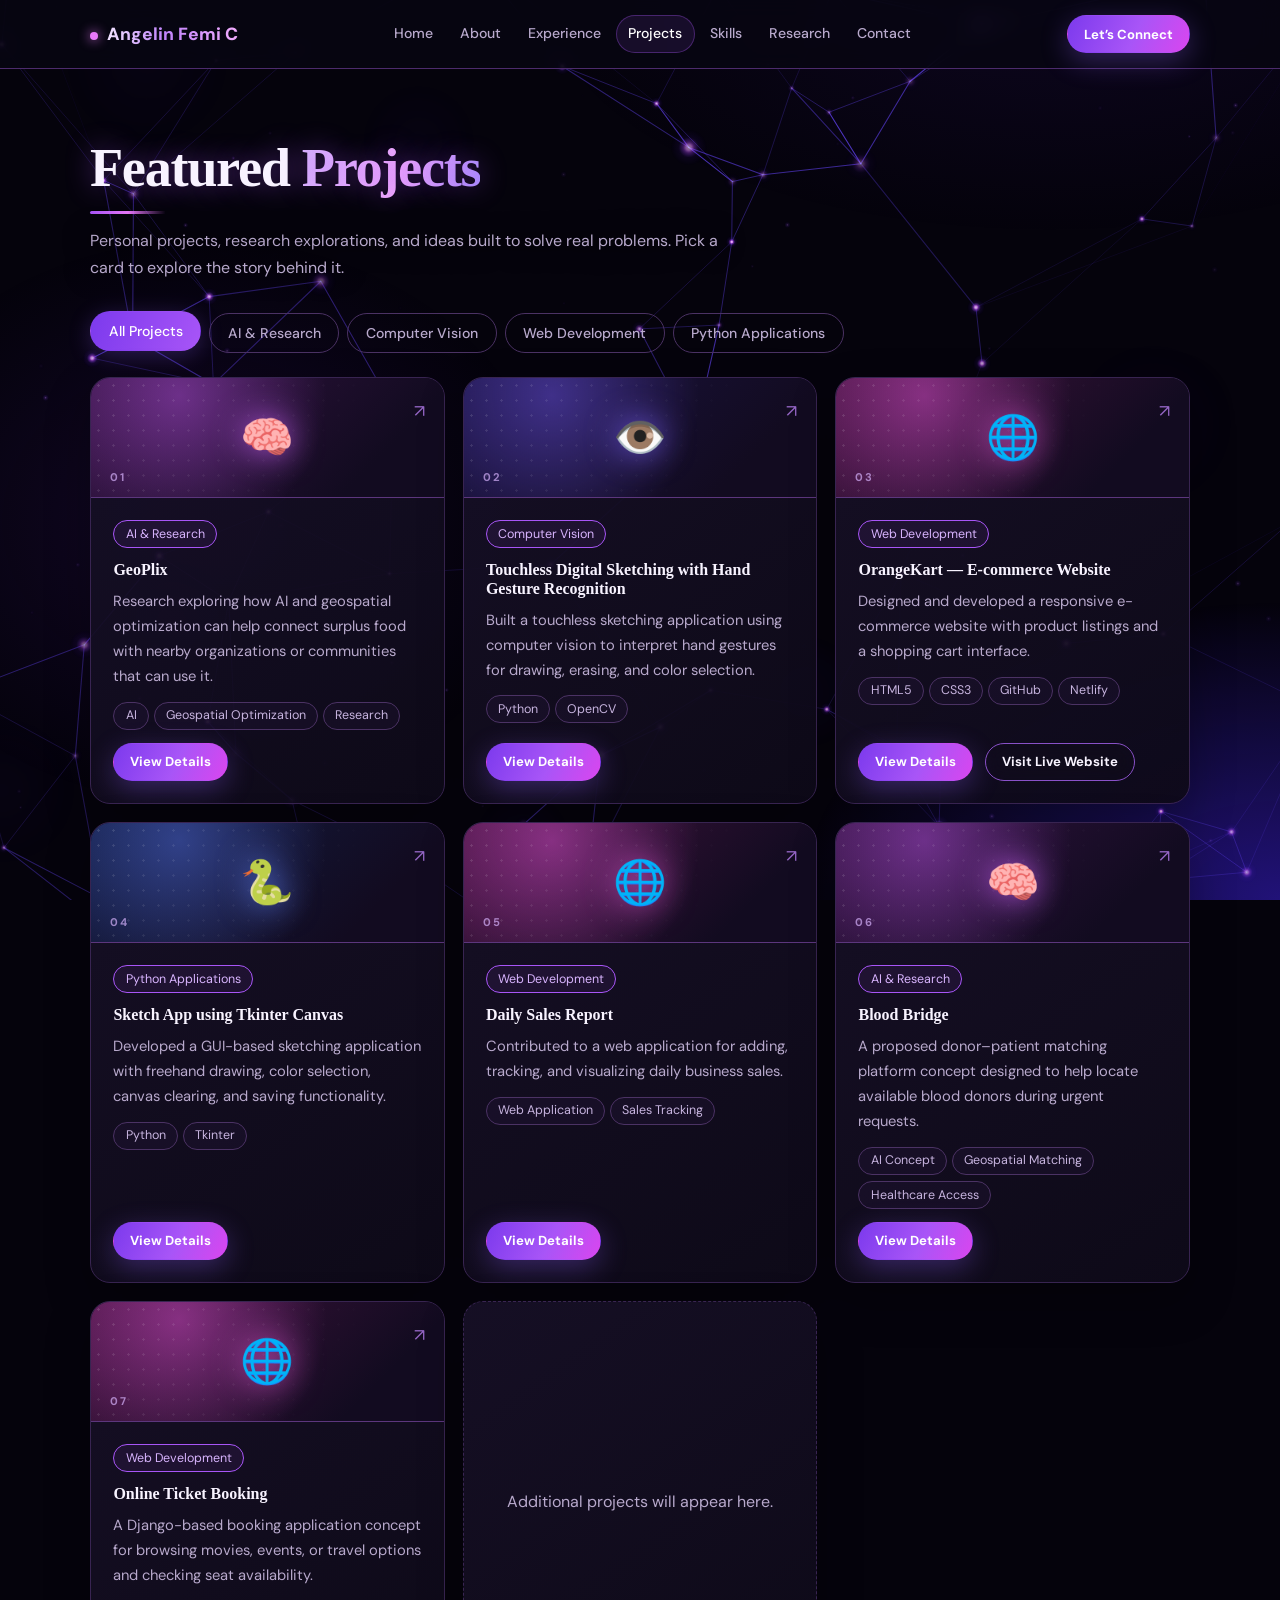
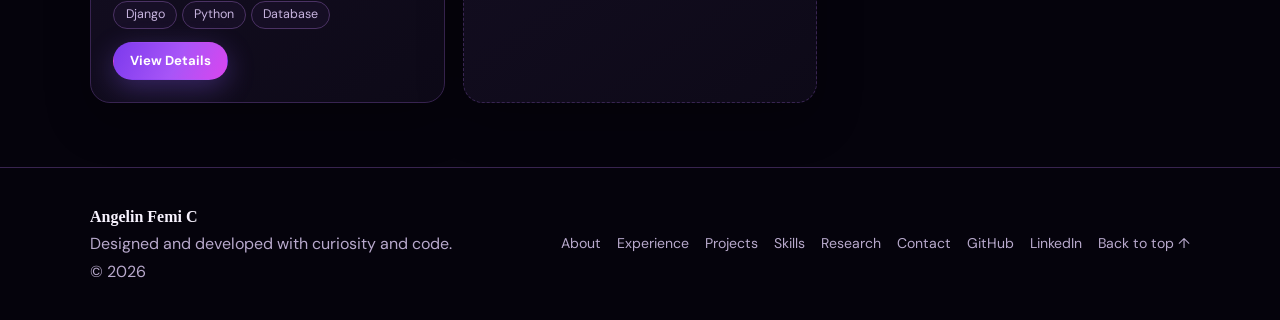
==== projects.html @ 213cb924 "Add files via upload" ====
<!DOCTYPE html>
<html lang="en">
<head>
<meta charset="utf-8">
<meta name="viewport" content="width=device-width, initial-scale=1">
<title>Projects | Angelin Femi C</title>
<meta name="description" content="Portfolio of Angelin Femi C, M.E. CSE student in software engineering, AI and fintech.">
<meta property="og:title" content="Projects | Angelin Femi C">
<meta property="og:description" content="Portfolio of Angelin Femi C, M.E. CSE student in software engineering, AI and fintech.">
<meta property="og:type" content="website">
<link rel="icon" href="favicon.svg" type="image/svg+xml">
<link rel="preconnect" href="https://fonts.googleapis.com">
<link rel="preconnect" href="https://fonts.gstatic.com" crossorigin>
<link href="https://fonts.googleapis.com/css2?family=DM+Sans:wght@400;500;600;700&family=Playfair+Display:ital,wght@0,600;0,700;1,600;1,700&display=swap" rel="stylesheet">
<link rel="stylesheet" href="style.css">
</head>
<body data-page="projects">
<div id="hdr"></div>
<main class="wrap">
<h1 class="t">Featured <span class="gradient-word">Projects</span></h1><p class="lead">Personal projects, research explorations, and ideas built to solve real problems. Pick a card to explore the story behind it.</p>
<div class="filters" id="filters" role="group" aria-label="Project categories"></div>
<div class="grid g3" id="plist"></div>
<dialog id="dlg" aria-labelledby="dt"><button class="x" id="close" aria-label="Close">✕</button><div id="dbody"></div></dialog>
</main>
<div id="ftr"></div>
<script src="site.js"></script>
</body>
</html>
---- style.css ----
:root{--bg:#070510;--card:#100b1a;--line:#392052;--tx:#f6f0ff;--mu:#b7a8ca;--red:#a855f7;--h:'Syne','Trebuchet MS',sans-serif;--b:'Manrope',system-ui,sans-serif}
*{box-sizing:border-box;margin:0}
html{scroll-behavior:smooth}
body{font:400 1rem/1.7 var(--b);background:var(--bg);color:var(--tx);overflow-x:hidden;min-height:100vh;display:flex;flex-direction:column;
background-image:linear-gradient(#a855f70d 1px,transparent 1px),linear-gradient(90deg,#a855f70d 1px,transparent 1px);background-size:60px 60px}
body::before{content:"";position:fixed;width:50vmax;height:50vmax;border-radius:50%;background:var(--red);filter:blur(120px);opacity:.2;top:-25vmax;right:-15vmax;z-index:-1;pointer-events:none;animation:drift 16s ease-in-out infinite alternate}
@keyframes drift{to{transform:translate(-5vmax,6vmax)}}
a{color:var(--red)}
:focus-visible{outline:2px solid var(--red);outline-offset:3px;border-radius:8px}
h1,h2,h3,h4{font-family:var(--h);font-weight:700;line-height:1.15}
.wrap{width:min(1100px,100% - 2.5rem);margin-inline:auto}
main{flex:1;padding:clamp(2.5rem,6vw,4.5rem) 0 4rem;animation:in .5s ease}
@keyframes in{from{opacity:0;transform:translateY(14px)}}
h1.t{font-size:clamp(2rem,5.5vw,3.4rem);margin-bottom:.8rem;text-shadow:0 0 28px #a855f777}
.lead{color:var(--mu);max-width:60ch;margin-bottom:2rem}
h3.sub{font-size:1.3rem;margin:2.6rem 0 1rem;color:var(--red);text-shadow:0 0 16px #a855f766}
.card{background:linear-gradient(160deg,#160d25,var(--card));border:1px solid var(--line);border-radius:20px;padding:1.4rem;box-shadow:0 14px 40px #000a}
.fl{animation:fly 6s ease-in-out infinite;transition:border-color .25s,box-shadow .25s}
.fl:nth-child(2n){animation-duration:7.5s;animation-delay:-2s}.fl:nth-child(3n){animation-duration:8.5s;animation-delay:-4s}.fl:nth-child(5n){animation-delay:-1s}
@keyframes fly{50%{transform:translateY(-9px) rotate(.4deg)}}
.fl:hover{border-color:var(--red);box-shadow:0 0 0 1px var(--red),0 0 32px #a855f766,0 14px 40px #000a}
.grid{display:grid;gap:1.1rem}
.g3{grid-template-columns:repeat(auto-fit,minmax(min(100%,290px),1fr))}
.g2{grid-template-columns:repeat(auto-fit,minmax(min(100%,420px),1fr))}
.tag{display:inline-block;font-size:.78rem;padding:.15rem .7rem;border:1px solid var(--line);border-radius:99px;color:var(--mu);margin:.2rem .3rem .2rem 0}
.tag.k{border-color:var(--red);color:var(--red)}
.mu{color:var(--mu)}
.btn{display:inline-flex;align-items:center;gap:.5rem;padding:.75rem 1.4rem;border-radius:99px;font:700 .9rem var(--b);text-decoration:none;border:1px solid var(--red);background:transparent;color:var(--tx);cursor:pointer;min-height:44px;transition:transform .2s,box-shadow .2s}
.btn:hover{transform:translateY(-2px);box-shadow:0 0 24px #a855f788}
.btn.p{background:var(--red);color:#fff;box-shadow:0 0 26px #a855f777}
.btn.s{padding:.4rem 1rem;font-size:.82rem;min-height:38px}
.row{display:flex;flex-wrap:wrap;gap:.7rem}
header{position:sticky;top:0;z-index:50;background:#070510e6;backdrop-filter:blur(10px);border-bottom:1px solid var(--line)}
nav{display:flex;align-items:center;justify-content:space-between;height:68px;gap:1rem}
.logo{font:800 1.1rem var(--h);text-decoration:none;color:var(--tx);text-shadow:0 0 14px var(--red)}
nav ul{display:flex;gap:.1rem;list-style:none;padding:0}
nav ul a{display:block;padding:.45rem .8rem;border-radius:99px;text-decoration:none;color:var(--mu);font-size:.88rem;font-weight:500}
nav ul a.on,nav ul a:hover{color:var(--tx);background:#a855f722;box-shadow:inset 0 0 0 1px var(--red)}
#menu{display:none;width:44px;height:44px;border-radius:12px;border:1px solid var(--red);background:transparent;color:var(--tx);font-size:1.2rem;cursor:pointer}
@media(max-width:900px){#menu{display:block}.cta-n{display:none}
nav ul{position:absolute;top:68px;left:0;right:0;flex-direction:column;background:var(--bg);padding:.8rem 1.25rem;border-bottom:1px solid var(--line);display:none}
nav ul.open{display:flex}}
.hero{display:grid;grid-template-columns:1.3fr 1fr;gap:2rem;align-items:center;min-height:62vh}
@media(max-width:820px){.hero{grid-template-columns:1fr}}
.hero h1{font-size:clamp(2.4rem,7.5vw,5rem);font-weight:800;letter-spacing:-.03em;text-shadow:0 0 36px #a855f788}
.hero h2{font:500 clamp(.95rem,2vw,1.15rem)/1.5 var(--b);color:var(--red);margin:1rem 0}
.hero p{color:var(--mu);max-width:56ch;margin-bottom:1.6rem}
.sky{position:relative;height:380px}
@media(max-width:820px){.sky{height:300px}}
.sky .card{position:absolute;padding:.9rem 1.1rem;font-size:.88rem;width:max-content;max-width:75%}
.sky b{display:block;font:700 .95rem var(--h);color:var(--red)}
.sky .c1{top:2%;left:6%}.sky .c2{top:26%;right:0}.sky .c3{top:52%;left:0}.sky .c4{bottom:2%;right:8%}
.sky .av{position:absolute;inset:0;margin:auto;width:150px;height:150px;border-radius:50%;display:grid;place-items:center;font:800 2.6rem var(--h);color:var(--red);border:2px solid var(--red);box-shadow:0 0 56px #a855f788,inset 0 0 30px #a855f744;background:#070510}
.hl{display:flex;gap:.9rem;align-items:flex-start;position:relative;padding-right:3rem}.hl-index{position:absolute;right:1.1rem;bottom:1rem;color:#684b87;font:700 .72rem var(--h);letter-spacing:.08em}
.hl b{display:block;font:700 .95rem var(--h)}.hl small{color:var(--mu)}
.ico{font-size:1.3rem;width:46px;height:46px;flex:none;display:grid;place-items:center;border-radius:14px;background:#a855f71f;border:1px solid var(--line)}
.role{margin-bottom:1.5rem}.role h2{font-size:1.4rem}
.ph{margin-top:1.3rem;padding:1.1rem 1.2rem;border-radius:16px;background:#080405;border:1px solid var(--line)}
.ph h3{font-size:1rem;color:var(--red)}
.ph ul{margin:.6rem 0 0 1.1rem;color:var(--mu)}
.pj{display:grid;grid-template-columns:repeat(auto-fit,minmax(200px,1fr));gap:.7rem;margin:.9rem 0}
.pj div{padding:.8rem 1rem;border:1px solid var(--line);border-radius:14px;font-size:.9rem;background:#100b1a}
.pj div::before{content:"";display:inline-block;width:8px;height:8px;border-radius:50%;background:var(--red);box-shadow:0 0 8px var(--red);margin-right:.6rem}
.filters{display:flex;flex-wrap:wrap;gap:.5rem;margin-bottom:1.5rem}
.filters button{padding:.5rem 1.1rem;border-radius:99px;border:1px solid var(--line);background:transparent;color:var(--mu);cursor:pointer;font:500 .88rem var(--b);min-height:40px}
.filters button[aria-pressed=true]{border-color:var(--red);color:var(--tx);background:#a855f72b;box-shadow:0 0 16px #a855f755}
.pc{padding:0;overflow:hidden;display:flex;flex-direction:column}
.thumb{height:120px;display:grid;place-items:center;font:800 2.2rem var(--h);color:var(--red);text-shadow:0 0 22px var(--red);background:radial-gradient(circle at 30% 20%,#a855f733,transparent 60%),#0a0506;border-bottom:1px solid var(--line)}
.pc>div:last-child{padding:1.2rem 1.4rem 1.4rem;display:flex;flex-direction:column;gap:.6rem;flex:1}
.pc h2{font-size:1rem}.pc p{color:var(--mu);font-size:.92rem}.pc .row{margin-top:auto}
.empty{border-style:dashed;display:grid;place-items:center;text-align:center;color:var(--mu);min-height:240px}
dialog{width:min(680px,92vw);max-height:88vh;background:var(--card);color:var(--tx);border:1px solid var(--red);border-radius:24px;padding:1.8rem;box-shadow:0 0 56px #a855f755}
dialog::backdrop{background:#000c}
dialog h2{font-size:1.2rem;margin:.5rem 2.5rem .5rem 0}
dialog h3{margin:1.1rem 0 .3rem;font-size:.95rem;color:var(--red)}
dialog p{color:var(--mu)}
.x{position:absolute;top:1rem;right:1rem;width:42px;height:42px;border-radius:50%;border:1px solid var(--red);background:transparent;color:var(--tx);cursor:pointer}
.edu{display:flex;justify-content:space-between;flex-wrap:wrap;gap:.6rem}
.edu b{font:700 1rem var(--h)}
form{display:grid;gap:1rem}
label{display:grid;gap:.35rem;font-size:.88rem}
input,textarea{font:inherit;color:var(--tx);background:#080405;border:1px solid var(--line);border-radius:14px;padding:.75rem 1rem;width:100%}
input:focus,textarea:focus{border-color:var(--red);outline:none;box-shadow:0 0 16px #a855f755}
.err{color:#ff7a8a;font-size:.8rem;min-height:1em}
#status{min-height:1.5em;font-size:.92rem}
footer{border-top:1px solid var(--line);padding:2.2rem 0;color:var(--mu)}
footer .wrap{display:flex;flex-wrap:wrap;gap:1.4rem;justify-content:space-between;align-items:center}
footer .fn{display:flex;flex-wrap:wrap;gap:1rem}footer a{font-size:.88rem;text-decoration:none;color:var(--mu)}footer a:hover{color:var(--red)}
@media(prefers-reduced-motion:reduce){*,*::before,*::after{animation:none!important;transition:none!important;scroll-behavior:auto!important}}

/* ===== Violet cinematic refresh ===== */
:root{--bg:#080612;--card:#110c20;--line:#3b2458;--tx:#f7f1ff;--mu:#b8a9ce;--red:#b56cff;--violet:#8b5cf6;--pink:#ec8cff;--h:'Syne','Trebuchet MS',sans-serif;--b:'Manrope',system-ui,sans-serif}
body{background-image:radial-gradient(ellipse at 18% 12%,#6d28d922,transparent 38%),linear-gradient(#a855f70a 1px,transparent 1px),linear-gradient(90deg,#a855f70a 1px,transparent 1px);background-size:auto,54px 54px,54px 54px}
body::before{background:linear-gradient(135deg,#7c3aed,#ec4899);opacity:.19;filter:blur(135px)}
a{color:var(--red)} header{background:#080612dc;border-bottom-color:#4c2b6c}
.logo{background:linear-gradient(90deg,#fff,#c084fc,#f0abfc);-webkit-background-clip:text;background-clip:text;color:transparent;text-shadow:none}
.hero{min-height:72vh;gap:clamp(2rem,5vw,5rem);position:relative}.hero h1{font-size:clamp(3rem,8vw,6.2rem);line-height:.98;letter-spacing:-.065em;background:linear-gradient(120deg,#fff 12%,#d8b4fe 48%,#f0abfc 78%,#a78bfa);-webkit-background-clip:text;background-clip:text;color:transparent;text-shadow:none;max-width:none}.hero h2{color:#d8b4fe;max-width:42ch}.hero p{font-size:1.02rem;line-height:1.9;color:#c4b5d9}
.sky{isolation:isolate;min-height:410px;border-radius:36px;background:radial-gradient(circle at 50% 50%,#7c3aed27,transparent 45%),linear-gradient(145deg,#1c1030aa,#100b1dbb);border:1px solid #b56cff35;box-shadow:inset 0 0 70px #7c3aed12,0 30px 90px #0005;overflow:hidden}.sky::before,.sky::after{content:"";position:absolute;display:block;border:1px solid #c084fc33;border-radius:50%;width:270px;height:270px;left:50%;top:50%;transform:translate(-50%,-50%);animation:orbit 18s linear infinite;pointer-events:none}.sky::after{width:340px;height:340px;border-style:dashed;animation-direction:reverse;animation-duration:28s}@keyframes orbit{to{transform:translate(-50%,-50%) rotate(360deg)}}
.sky .av{width:154px;height:154px;color:#fff;border:1px solid #e9d5ff;background:linear-gradient(145deg,#a855f7,#6d28d9 55%,#312e81);box-shadow:0 0 70px #a855f799,inset 0 0 28px #fff2;font-size:2.8rem;z-index:1}.sky .card{background:#130c22ee;border-color:#7040a2;box-shadow:0 12px 35px #0006;backdrop-filter:blur(14px);z-index:2}.sky b{color:#d8b4fe}
.card{background:linear-gradient(145deg,#171027f5,#0e0a19f5);border-color:#38244f;box-shadow:0 18px 45px #0004;transition:transform .35s cubic-bezier(.2,.8,.2,1),border-color .35s,box-shadow .35s,background .35s}.fl:hover{border-color:#b56cff;box-shadow:0 0 0 1px #b56cff44,0 18px 48px #7c3aed22,0 24px 60px #0007;transform:translateY(-7px)}.fl{animation:floatV 7s ease-in-out infinite}@keyframes floatV{50%{translate:0 -5px}}
.btn{position:relative;isolation:isolate;overflow:hidden;border-color:#8951c8;transition:transform .22s cubic-bezier(.2,.8,.2,1),box-shadow .25s,background .25s,border-color .25s}.btn::before{content:"";position:absolute;inset:0;background:linear-gradient(110deg,transparent 20%,#fff4 48%,transparent 72%);transform:translateX(-130%);transition:transform .55s;z-index:-1}.btn:hover::before{transform:translateX(130%)}.btn:hover{transform:translateY(-3px) scale(1.015);border-color:#d8b4fe;box-shadow:0 8px 30px #a855f744}.btn:active,.filters button:active,.pressed{transform:scale(.96)!important;filter:brightness(1.2)}.btn.p{background:linear-gradient(115deg,#7c3aed,#a855f7 55%,#d946ef);border-color:transparent;color:#fff;box-shadow:0 8px 28px #8b5cf655}.btn.p:hover{box-shadow:0 10px 36px #a855f777}
.tag{border-color:#4b3264;color:#c7b4df;background:#a855f70a}.tag.k{border-color:#a855f7;color:#d8b4fe;background:#a855f713}h3.sub{color:#d8b4fe;text-shadow:0 0 22px #a855f755}.ico{background:linear-gradient(135deg,#a855f729,#ec48991a);border-color:#5b347c}.filters button{border-color:#4b3264;transition:all .25s ease}.filters button[aria-pressed=true],.filters button:hover{background:linear-gradient(110deg,#7c3aed,#a855f7);border-color:transparent;color:#fff;box-shadow:0 5px 22px #8b5cf644;transform:translateY(-2px)}.pc{position:relative;overflow:hidden}.pc::after{content:"↗";position:absolute;right:1.2rem;top:1.2rem;color:#c084fc;font-size:1.1rem;opacity:.75;transition:transform .25s}.pc:hover::after{transform:translate(3px,-3px)}.thumb{background:radial-gradient(circle at 25% 15%,#c084fc55,transparent 45%),linear-gradient(135deg,#2b1746,#171027 70%);border:1px solid #5c367d;color:#e9d5ff}nav ul a.on,nav ul a:hover{color:#fff;background:#a855f71b;box-shadow:inset 0 0 0 1px #a855f755}#menu{border-color:#8951c8}.ph{background:#100a1b;border-color:#3b2458}.pj div{background:#130c20;border-color:#3b2458}input,textarea{background:#100a1b;border-color:#4b3264}input:focus,textarea:focus{border-color:#b56cff;box-shadow:0 0 18px #a855f744}footer{border-color:#38244f}
.reveal{opacity:0;transform:translateY(22px) scale(.99);transition:opacity .7s ease,transform .7s cubic-bezier(.2,.75,.25,1)}.reveal.visible{opacity:1;transform:translateY(0) scale(1)}
.home-main{padding-top:2.8rem}.hero-copy{position:relative;z-index:2}.eyebrow,.kicker{font-size:.7rem;letter-spacing:.18em;font-weight:700;color:#c4a2e8}.eyebrow{display:flex;align-items:center;gap:.65rem;margin-bottom:1.5rem}.pulse-dot{width:7px;height:7px;background:#d8b4fe;border-radius:50%;box-shadow:0 0 12px #c084fc;animation:pulse 1.8s infinite}.eyebrow-line{height:1px;width:38px;background:#7545a3}.gradient-word{background:linear-gradient(100deg,#c4b5fd,#e9a8ff 60%,#a78bfa);-webkit-background-clip:text;background-clip:text;color:transparent}.social-row{margin-top:1rem}.hero-foot{display:flex;flex-wrap:wrap;gap:1rem 1.4rem;margin-top:2.3rem;color:#816b9b;font-size:.63rem;letter-spacing:.12em}.hero-foot span::before{content:"/ ";color:#c084fc}.orbit-label{position:absolute;font-size:.58rem;letter-spacing:.18em;color:#b99bd8;z-index:1}.ol1{top:13%;left:34%}.ol2{bottom:14%;right:22%}.av-spark{position:absolute;font-size:1.1rem;right:20px;top:18px;color:#f0abfc}.sky .float-icon{display:inline-grid;place-items:center;width:24px;height:24px;border-radius:8px;background:#a855f729;color:#e9d5ff;margin-bottom:.35rem}.sky .c1{top:5%;left:5%}.sky .c2{top:28%;right:2%}.sky .c3{bottom:24%;left:1%}.sky .c4{bottom:3%;right:7%}.sky .card span:not(.float-icon){display:block;color:#a995c1;font-size:.72rem}.stats-strip{display:grid;grid-template-columns:repeat(4,1fr);margin:2rem 0 5rem;padding:1.4rem 0;border-top:1px solid #4b326455;border-bottom:1px solid #4b326455;gap:1rem}.stats-strip div{display:grid;gap:.2rem;padding-left:1rem;border-left:1px solid #5b347c}.stats-strip strong{font:700 1.05rem var(--h);color:#e9d5ff}.stats-strip span{font-size:.61rem;letter-spacing:.1em;color:#a995c1}.home-section{margin:3rem 0 5rem}.section-head{display:flex;align-items:end;justify-content:space-between;gap:1rem;margin-bottom:1.5rem}.section-title{font-size:clamp(1.8rem,4vw,3rem);margin-top:.5rem}.text-link{white-space:nowrap;text-decoration:none;font-weight:700;font-size:.85rem}.home-cta{position:relative;overflow:hidden;display:flex;align-items:center;justify-content:space-between;gap:2rem;padding:clamp(1.5rem,5vw,3.5rem);border:1px solid #6d4292;border-radius:28px;background:linear-gradient(115deg,#1b1030,#120b20 62%,#29133c);margin:3rem 0 1rem}.home-cta h2{font-size:clamp(2rem,5vw,3.8rem);letter-spacing:-.04em;margin:.6rem 0}.home-cta p{color:var(--mu);max-width:50ch}.cta-orb{position:absolute;width:240px;height:240px;border-radius:50%;background:#9333ea33;filter:blur(55px);right:15%;top:-100px;pointer-events:none}.home-cta .btn{z-index:1;white-space:nowrap}@keyframes pulse{50%{opacity:.35;transform:scale(.75)}}
@media(max-width:820px){.hero{grid-template-columns:1fr}.hero h1{font-size:clamp(3rem,13vw,5rem)}.sky{min-height:350px}.stats-strip{grid-template-columns:repeat(2,1fr);margin-bottom:3.5rem}.section-head{align-items:start;flex-direction:column}.home-cta{align-items:flex-start;flex-direction:column}.hero-foot{margin-top:1.6rem}}
@media(prefers-reduced-motion:reduce){.reveal{opacity:1;transform:none}}


/* ===== Editorial violet refresh: serif headlines + clean modern UI ===== */
:root{--bg:#080611;--card:#120d20;--line:#382451;--tx:#f8f3ff;--mu:#b8a9cc;--red:#b76aff;--h:'Times New Roman',Times,serif;--b:'DM Sans',Arial,sans-serif}
body{background-color:#080611;background-image:linear-gradient(#a855f70a 1px,transparent 1px),linear-gradient(90deg,#a855f70a 1px,transparent 1px);background-size:64px 64px}
body::before{background:#8b5cf6;opacity:.17}
a{color:#d8b4fe}:focus-visible{outline-color:#d8b4fe}
h1,h2,h3,h4{font-family:'Times New Roman',Times,serif;letter-spacing:normal}
.logo,.sky b,.hl b,.hl-index,.stats-strip strong,.edu b,footer .fn a{font-family:'DM Sans',Arial,sans-serif}
.hero h1{font-family:'Times New Roman',Times,serif;font-weight:700;letter-spacing:-.045em;line-height:.92;font-size:clamp(4.3rem,11vw,8rem);color:#fff;background:none;-webkit-text-fill-color:#fff;text-shadow:0 0 38px #a855f72a}
.hero-greeting .greeting-small{font-size:.43em;font-weight:400;font-style:italic;color:#d8b4fe;letter-spacing:.01em}
.hero-greeting .gradient-word{font-family:'Times New Roman',Times,serif}
.hero-tagline{font-family:'DM Sans',Arial,sans-serif!important;font-weight:600!important;color:#e9d5ff!important;line-height:1.55!important}
.hero-tagline span{font-size:.76em;color:#b8a9cc;font-weight:400}
.btn{font-family:'DM Sans',Arial,sans-serif;backdrop-filter:blur(10px)}
.section-title,.home-cta h2,.t{font-family:'Times New Roman',Times,serif;font-weight:700;letter-spacing:-.025em}
.t{font-size:clamp(2.6rem,6vw,4.8rem);line-height:1.02}
.page-greeting,.contact-heading{max-width:900px;margin-bottom:.65rem}
.gradient-word{background:linear-gradient(105deg,#d8b4fe,#f0abfc 55%,#a78bfa);-webkit-background-clip:text;background-clip:text;color:transparent}
.kicker,.eyebrow{font-family:'DM Sans',Arial,sans-serif}
.card{background:linear-gradient(145deg,#171027ee,#0e0a19f2);border-color:#382451;backdrop-filter:blur(12px)}
nav ul a{font-family:'DM Sans',Arial,sans-serif}
body.page-leaving main{opacity:.12;filter:blur(7px);transform:translateY(8px) scale(.99);transition:opacity .42s ease,filter .42s ease,transform .42s ease}
main{animation:pageFadeIn .8s cubic-bezier(.2,.75,.25,1) both}
@keyframes pageFadeIn{from{opacity:0;filter:blur(7px);transform:translateY(12px) scale(.995)}to{opacity:1;filter:blur(0);transform:translateY(0) scale(1)}}
.btn:active,.filters button:active,.x:active{transform:translateY(1px) scale(.94)!important;box-shadow:0 0 30px #a855f788,inset 0 0 16px #fff2}
.pc{transition:transform .4s cubic-bezier(.2,.8,.2,1),border-color .3s,box-shadow .4s}
.pc:hover{transform:translateY(-8px) rotateX(1.5deg);border-color:#b76aff88;box-shadow:0 20px 55px #6d28d933}
@media(max-width:820px){.hero h1{font-size:clamp(4.1rem,18vw,6.4rem)}.t{font-size:clamp(2.6rem,12vw,4rem)}}


/* ===== Subtle transparent violet glow bubbles (v2 background preserved) ===== */
#glow-bubble-canvas{position:fixed;inset:0;width:100%;height:100%;z-index:0;pointer-events:none;opacity:.9}
body>header,body>main,body>footer{position:relative;z-index:1}
@media(prefers-reduced-motion:reduce){#glow-bubble-canvas{display:none}}

/* Home hero portrait replacing the AF initials; keep the existing glowing circle frame. */
.sky .av{overflow:hidden;padding:0;display:block;background:#10091b}
.sky .av .av-portrait{display:block;width:100%;height:100%;object-fit:cover;object-position:50% 29%;border-radius:50%;transform:scale(1.12);transform-origin:50% 29%}


/* ===== Original cinematic perspective transition from Clickable Glow Bubbles ===== */
body.page-leaving main{opacity:0;filter:blur(8px);transform:perspective(1100px) translateY(10px) scale(.985);transition:opacity .28s ease,filter .28s ease,transform .32s cubic-bezier(.2,.8,.2,1)}
main{animation:pageFadeIn .8s cubic-bezier(.2,.75,.25,1) both}
@keyframes pageFadeIn{from{opacity:0;filter:blur(7px);transform:perspective(1100px) rotateY(3deg) translateY(12px)}to{opacity:1;filter:blur(0);transform:perspective(1100px) rotateY(0) translateY(0)}}
@media(prefers-reduced-motion:reduce){body.page-leaving main{opacity:1;filter:none;transform:none}main{animation:none}}


/* ===== Futuristic interconnected violet web background (grid removed) ===== */
body{background-color:#080611;background-image:radial-gradient(ellipse at 12% 8%,#54228a55,transparent 42%),radial-gradient(ellipse at 88% 82%,#35145c44,transparent 46%),linear-gradient(135deg,#070510 0%,#10091d 52%,#080611 100%);background-attachment:fixed}
body::after{content:"";position:fixed;inset:0;pointer-events:none;z-index:0;opacity:.22;background-image:url("data:image/svg+xml,%3Csvg viewBox='0 0 180 180' xmlns='http://www.w3.org/2000/svg'%3E%3Cfilter id='n'%3E%3CfeTurbulence type='fractalNoise' baseFrequency='.82' numOctaves='3' stitchTiles='stitch'/%3E%3C/filter%3E%3Crect width='100%25' height='100%25' filter='url(%23n)' opacity='.22'/%3E%3C/svg%3E"),radial-gradient(circle at 78% 28%,#a855f714,transparent 30%),radial-gradient(circle at 18% 78%,#8b5cf612,transparent 28%)}
body>header,body>main,body>footer,#hdr,#ftr{position:relative;z-index:1}
@media(max-width:700px){body{background-attachment:scroll}}
@media(prefers-reduced-motion:reduce){body{background-attachment:scroll}}


/* ===== Plexus network background (replaces grid, grain, spider-web and bubbles) ===== */
:root{--bg:#05030c}
html{background:#05030c}
body{background:transparent!important;background-image:none!important}
body::after{content:none!important;display:none!important}
body::before{content:"";position:fixed;inset:0;width:auto;height:auto;border-radius:0;transform:none;filter:none;mix-blend-mode:normal;z-index:0;pointer-events:none;opacity:1;
 background:radial-gradient(ellipse 52% 46% at 100% 100%,rgba(62,34,228,.5),transparent 72%),radial-gradient(ellipse 38% 44% at 16% 58%,rgba(70,26,140,.2),transparent 72%),radial-gradient(ellipse 55% 36% at 82% 0%,rgba(74,34,160,.12),transparent 72%);
 animation:cornerGlow 9s ease-in-out infinite alternate}
@keyframes cornerGlow{from{opacity:.8}to{opacity:1}}
#plexus-canvas{position:fixed;inset:0;width:100%;height:100%;z-index:0;pointer-events:none;opacity:0;transition:opacity 1.4s ease}
#plexus-canvas.on{opacity:1}
#status.ok{color:#c9a7ff}#status.bad{color:#ffb4c2}#status a{color:#e9d5ff}
form .btn[disabled]{opacity:.65;cursor:progress}


/* ===== Polish layer ===== */
::selection{background:#a855f7;color:#fff}
html{scrollbar-width:thin;scrollbar-color:#6d3fc0 #05030c}
::-webkit-scrollbar{width:10px}::-webkit-scrollbar-track{background:#05030c}::-webkit-scrollbar-thumb{background:linear-gradient(#7c3aed,#c026d3);border-radius:9px;border:2px solid #05030c}
#progress{position:fixed;top:0;left:0;width:100%;height:3px;transform-origin:0 50%;transform:scaleX(0);z-index:100;pointer-events:none;background:linear-gradient(90deg,#7c3aed,#d946ef,#60a5fa);box-shadow:0 0 14px #a855f7}

/* readability over the web */
.hero-copy::before{content:"";position:absolute;inset:-3.5rem -3rem -3rem -4rem;z-index:-1;pointer-events:none;background:radial-gradient(ellipse at 42% 50%,rgba(5,3,12,.8),rgba(5,3,12,.5) 55%,transparent 76%)}
.lead,.hero p{text-shadow:0 0 14px #05030c,0 0 30px #05030c}

/* logo dot + title accent bars */
.logo::before{content:"";display:inline-block;width:8px;height:8px;border-radius:50%;margin-right:.55rem;vertical-align:middle;background:#e879f9;box-shadow:0 0 12px #e879f9;animation:pulse 1.8s infinite}
h1.t::after,.section-title::after{content:"";display:block;width:76px;height:3px;border-radius:3px;margin-top:.9rem;background:linear-gradient(90deg,#a855f7,#e879f9,transparent)}

/* shimmering name */
.hero h1{background:linear-gradient(100deg,#fff 0%,#fff 38%,#e9c9ff 50%,#fff 62%,#fff 100%);background-size:260% 100%;-webkit-background-clip:text;background-clip:text;-webkit-text-fill-color:transparent;animation:shine 7s linear infinite}
.hero h1 .greeting-small{-webkit-text-fill-color:#d8b4fe}
@keyframes shine{from{background-position:130% 0}to{background-position:-130% 0}}

/* portrait ring + protection */
.av-ring{position:absolute;inset:0;margin:auto;width:178px;height:178px;border-radius:50%;z-index:1;pointer-events:none;background:conic-gradient(#7c3aed,#e879f9,#60a5fa,#7c3aed);-webkit-mask:radial-gradient(farthest-side,transparent calc(100% - 3px),#000 calc(100% - 2px));mask:radial-gradient(farthest-side,transparent calc(100% - 3px),#000 calc(100% - 2px));filter:drop-shadow(0 0 10px #a855f7aa);animation:spin 8s linear infinite}
@keyframes spin{to{transform:rotate(360deg)}}
.sky .av{-webkit-user-select:none;user-select:none;-webkit-touch-callout:none}
.sky .av::after{content:"";position:absolute;inset:0;z-index:2;border-radius:50%}
.av-portrait{pointer-events:none;-webkit-user-select:none;user-select:none;-webkit-user-drag:none;-webkit-touch-callout:none}

/* cursor spotlight */
.card{background:radial-gradient(340px circle at var(--mx,50%) var(--my,0%),rgba(176,96,255,var(--sp,0)),transparent 62%),linear-gradient(145deg,#171027ee,#0e0a19f2)}
.card:hover{--sp:.17}
.sky .card{background:#130c22ee}
.pc.tilt{transition:transform .12s ease-out,border-color .3s,box-shadow .4s}

/* project thumbnails */
.thumb{position:relative;overflow:hidden;font-size:1rem;text-shadow:none;border:0;border-bottom:1px solid #5c367d;background:radial-gradient(circle at 25% 15%,hsla(var(--hue,280),90%,66%,.42),transparent 52%),linear-gradient(135deg,hsl(var(--hue,280),55%,17%),#120b20 78%)}
.thumb::before{content:"";position:absolute;inset:0;background-image:radial-gradient(rgba(255,255,255,.13) 1px,transparent 1.2px);background-size:15px 15px;-webkit-mask:linear-gradient(120deg,#000,transparent 70%);mask:linear-gradient(120deg,#000,transparent 70%)}
.th-ico{position:relative;font-size:2.7rem;line-height:1;filter:drop-shadow(0 0 16px hsla(var(--hue,280),100%,70%,.75));transition:transform .4s cubic-bezier(.2,.8,.2,1)}
.pc:hover .th-ico{transform:scale(1.18) rotate(-6deg)}
.th-n{position:absolute;left:1.2rem;bottom:.8rem;font:700 .7rem 'DM Sans',Arial,sans-serif;letter-spacing:.16em;color:#d8b4feb0}

/* experience timeline accent */
.role{position:relative}
.role::before{content:"";position:absolute;left:-1px;top:1.4rem;bottom:1.4rem;width:3px;border-radius:3px;background:linear-gradient(#a855f7,#e879f9 55%,transparent);box-shadow:0 0 14px #a855f799}

/* skills ribbon */
.marquee{overflow:hidden;margin:-2.8rem 0 4.5rem;-webkit-mask:linear-gradient(90deg,transparent,#000 12%,#000 88%,transparent);mask:linear-gradient(90deg,transparent,#000 12%,#000 88%,transparent)}
.mq-track{display:flex;width:max-content;animation:mq 38s linear infinite}
.marquee:hover .mq-track{animation-play-state:paused}
.mq-track span{white-space:nowrap;font:600 .74rem 'DM Sans',Arial,sans-serif;letter-spacing:.18em;text-transform:uppercase;color:#a78bd0}
.mq-track span::after{content:"✦";padding:0 2.2rem;color:#7c3aed}
@keyframes mq{to{transform:translateX(-50%)}}

/* calmer card float so rows stay aligned */
@keyframes floatV{50%{translate:0 -3px}}
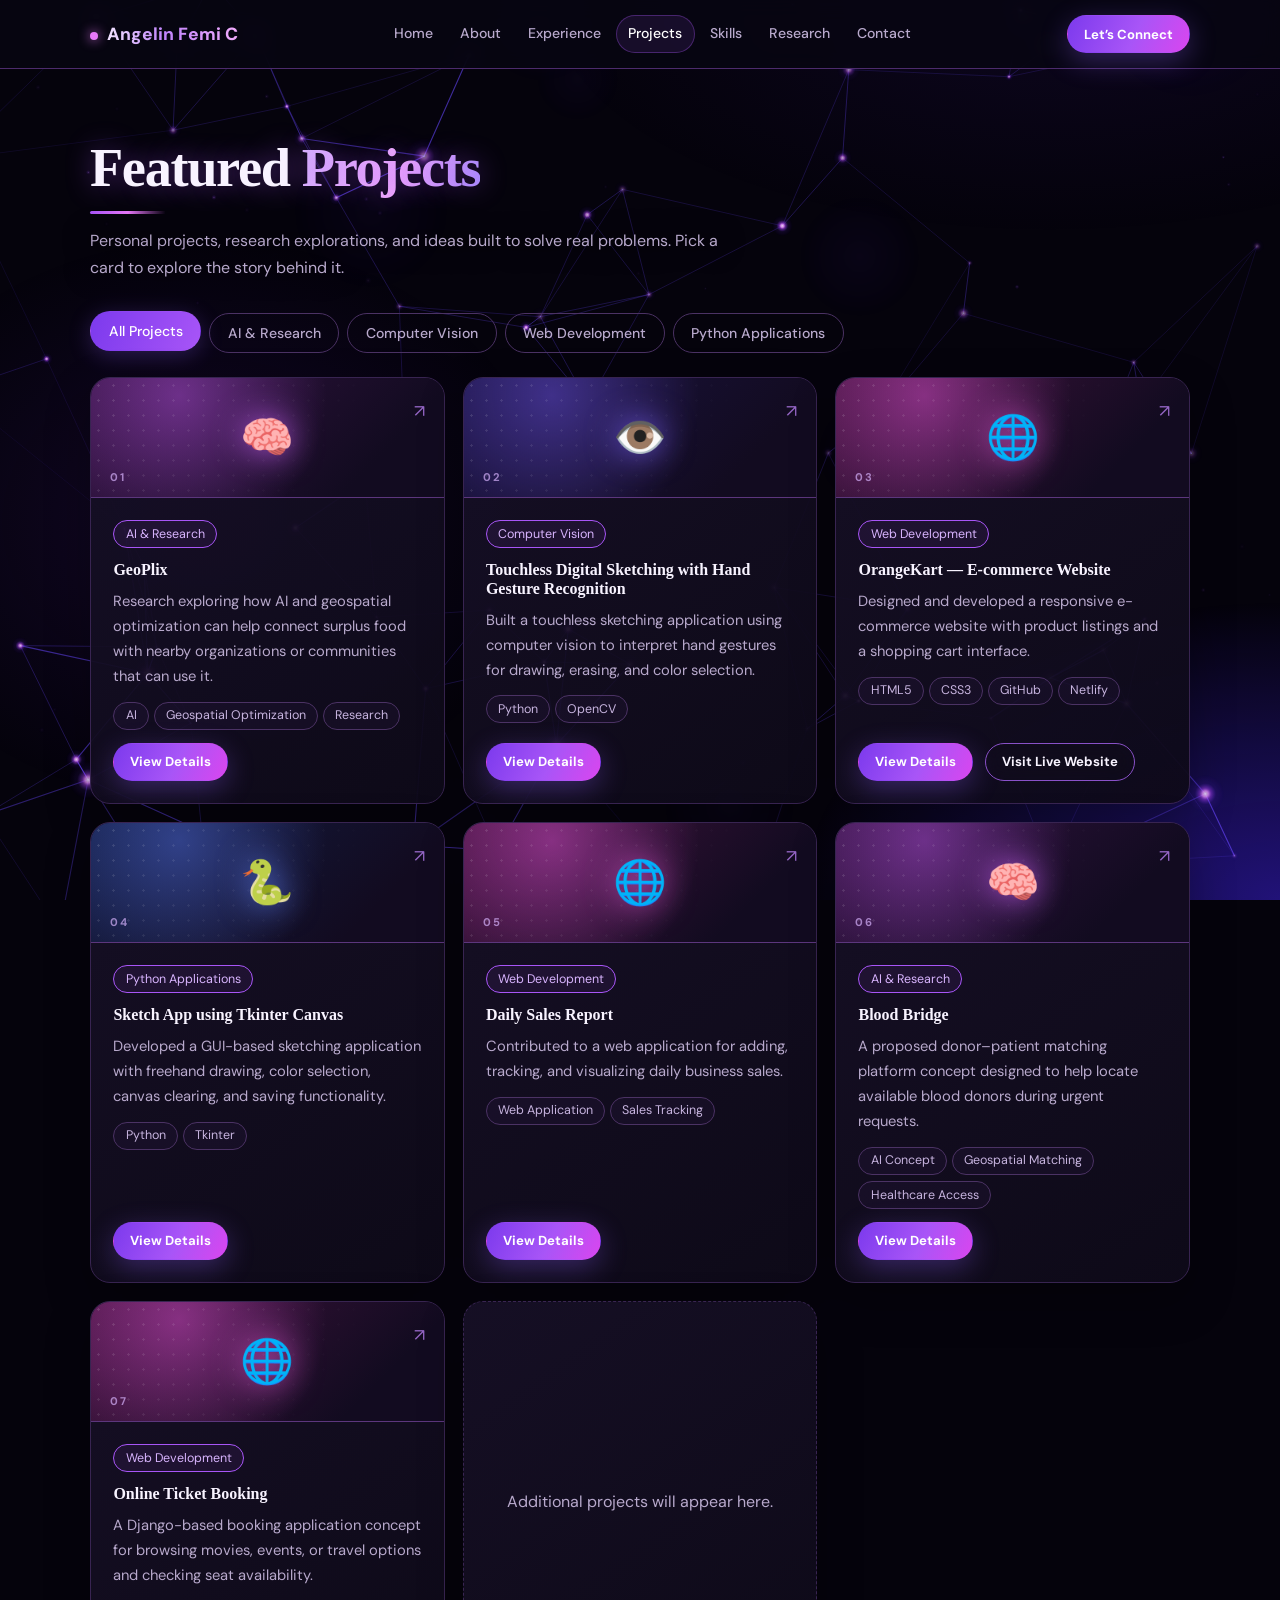
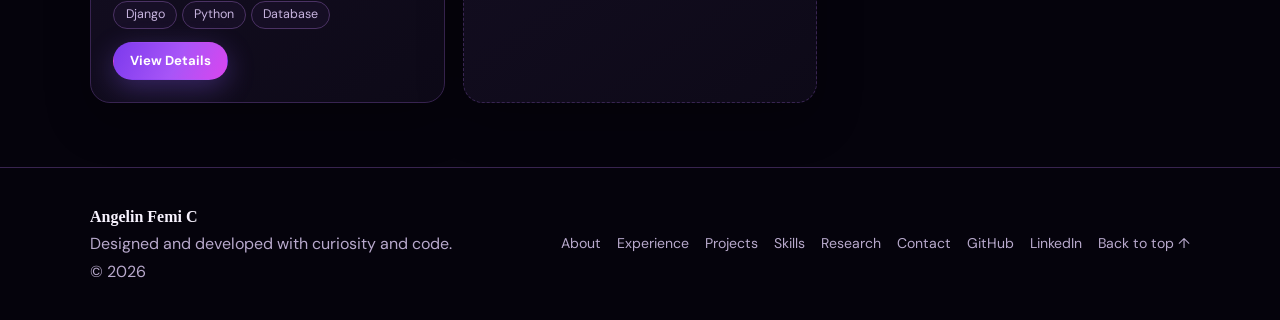
==== commit 960c2f3b: "Update projects.html" ====
--- a/projects.html
+++ b/projects.html
@@ -16,12 +16,20 @@
 </head>
 <body data-page="projects">
 <div id="hdr"></div>
+
 <main class="wrap">
-<h1 class="t">Featured <span class="gradient-word">Projects</span></h1><p class="lead">Personal projects, research explorations, and ideas built to solve real problems. Pick a card to explore the story behind it.</p>
-<div class="filters" id="filters" role="group" aria-label="Project categories"></div>
-<div class="grid g3" id="plist"></div>
-<dialog id="dlg" aria-labelledby="dt"><button class="x" id="close" aria-label="Close">✕</button><div id="dbody"></div></dialog>
+    <h1 class="t">Featured <span class="gradient-word">Projects</span></h1>
+    <p class="lead">Personal projects, research explorations, and ideas built to solve real problems. Pick a card to explore the story behind it.</p>
+
+    <div class="filters" id="filters" role="group" aria-label="Project categories"></div>
+    <div class="grid g3" id="plist"></div>
+
+    <dialog id="dlg" aria-labelledby="dt">
+        <button class="x" id="close" aria-label="Close">✕</button>
+        <div id="dbody"></div>
+    </dialog>
 </main>
+
 <div id="ftr"></div>
 <script src="site.js"></script>
 </body>
